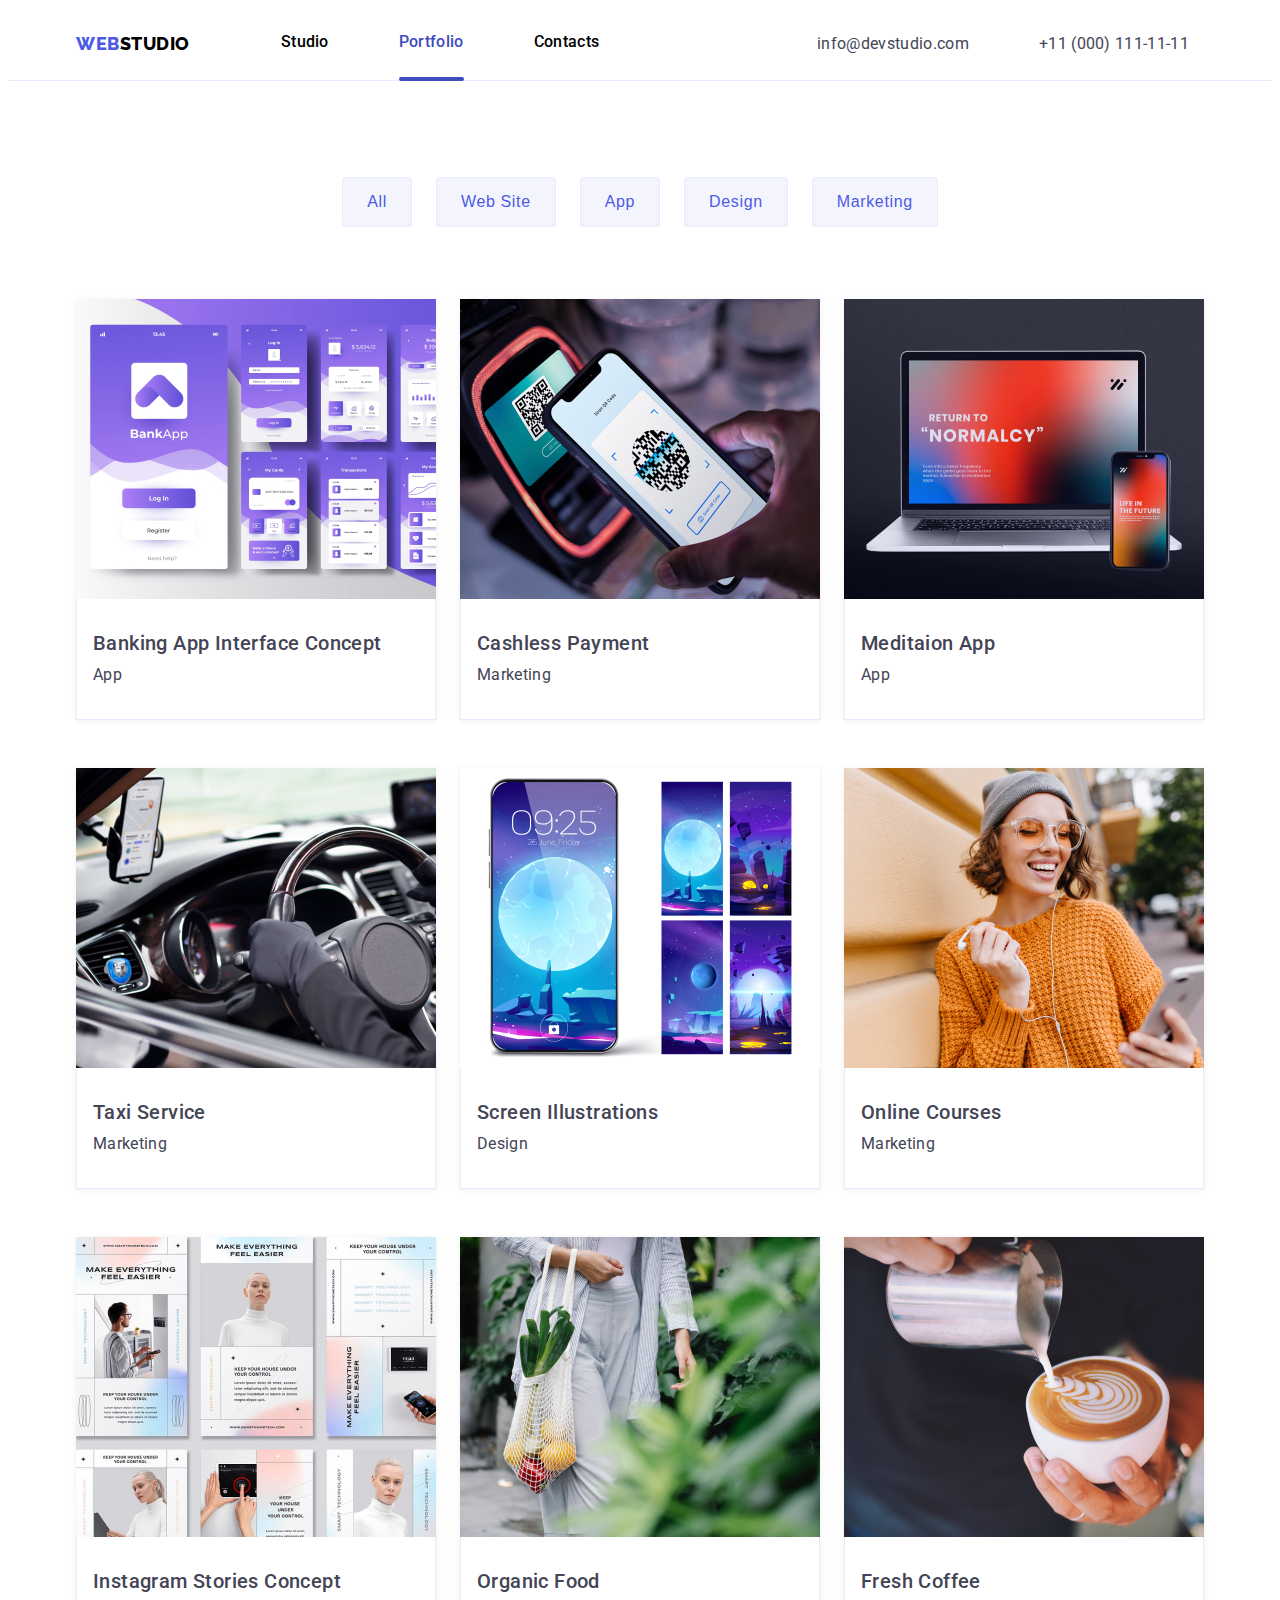
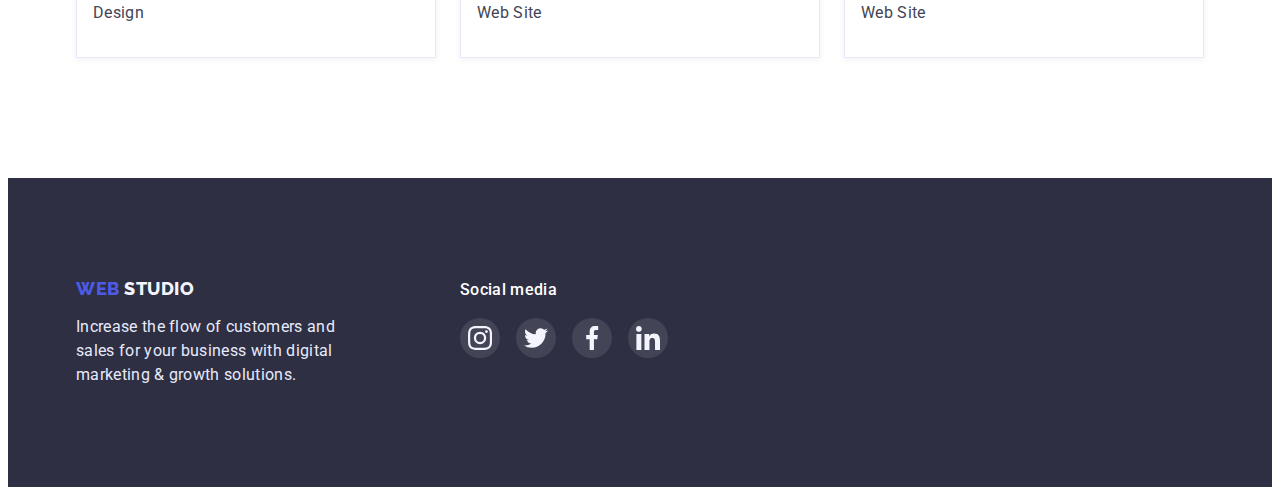
==== portfolio.html @ e22d5a23 "Initial commit" ====
<!DOCTYPE html>
<html lang="en">
  <head>
    <meta charset="UTF-8" />
    <meta http-equiv="X-UA-Compatible" content="IE=edge" />
    <meta name="viewport" content="width=device-width, initial-scale=1.0" />

    <link rel="preconnect" href="https://fonts.googleapis.com" />
    <link rel="preconnect" href="https://fonts.gstatic.com" crossorigin />
    <link
      href="https://fonts.googleapis.com/css2?family=Raleway:wght@800&family=Roboto:wght@400;500;700;900&display=swap"
      rel="stylesheet"
    />

    <link
      rel="stylesheet"
      href="https://cdnjs.cloudflare.com/ajax/libs/modern-normalize/1.1.0/modern-normalize.min.css"
      integrity="sha512-wpPYUAdjBVSE4KJnH1VR1HeZfpl1ub8YT/NKx4PuQ5NmX2tKuGu6U/JRp5y+Y8XG2tV+wKQpNHVUX03MfMFn9Q=="
      crossorigin="anonymous"
      referrerpolicy="no-referrer"
    />

    <link rel="stylesheet" href="css/style.css" />

    <title>Portfolio</title>
  </head>
  <body>
    <header class="header">
      <div class="conteiner header-conteiner">
        <nav class="header-navig">
          <!--logo-->
          <a class="header-logo link" href="./index.html">
            <span class="logo-web">Web</span>Studio</a
          >
          <!--navigazia-->
          <ul class="header-list list">
            <li class="header-item">
              <a class="header-link link" href="./index.html">Studio</a>
            </li>
            <li class="header-item">
              <a class="header-link link current" href="./portfolio.html"
                >Portfolio</a
              >
            </li>
            <li class="header-item">
              <a class="header-link link" href="">Contacts</a>
            </li>
          </ul>
        </nav>
        <!--Contacts-->
        <address class="addres">
          <ul class="addres-list list">
            <li class="addres-item">
              <a class="addres-email link" href="mailto:info@devstudio.com"
                >info@devstudio.com</a
              >
            </li>
            <li class="addres-item">
              <a class="addres-number link" href="tel:+110001111111"
                >+11 (000) 111-11-11</a
              >
            </li>
          </ul>
        </address>
      </div>
    </header>

    <main>
      <!--filtri-->
      <section class="job-section">
        <div class="conteiner job-conteiner">
          <h1 class="visually-hidden">filtri skritij</h1>
          <ul class="job-list list">
            <li class="job-item">
              <button class="job-btn" type="button">All</button>
            </li>
            <li class="job-item">
              <button class="job-btn" type="button">Web Site</button>
            </li>
            <li class="job-item">
              <button class="job-btn" type="button">App</button>
            </li>
            <li class="job-item">
              <button class="job-btn" type="button">Design</button>
            </li>
            <li class="job-item">
              <button class="job-btn" type="button">Marketing</button>
            </li>
          </ul>
          <!--primeri rabot-->
          <ul class="portfolio-list list">
            <li class="portfolio-item">
              <a href="">
                <div class="portfolio-box">
                  <div class="portfolio-hid">
                    <p>
                      14 Stylish and User-Friendly App Design Concepts · Task
                      Manager App · Calorie Tracker App · Exotic Fruit Ecommerce
                      App · Cloud Storage App
                    </p>
                  </div>
                  <img
                    class="portfolio-pictures"
                    src="images/imgp1.jpg"
                    alt="foto"
                    width="360"
                  />
                </div>
                <div class="portfolio-pictures-title">
                  <h2 class="portfolio-title">Banking App Interface Concept</h2>
                  <p class="portfolio-text">App</p>
                </div>
              </a>
            </li>
            <li class="portfolio-item">
              <a href="">
              <div class="portfolio-box">
                <div class="portfolio-hid">
                  <p>
                    14 Stylish and User-Friendly App Design Concepts · Task
                    Manager App · Calorie Tracker App · Exotic Fruit Ecommerce
                    App · Cloud Storage App
                  </p>
                </div>
                <img
                  class="portfolio-pictures"
                  src="images/imgp2.jpg"
                  alt="foto"
                  width="360"
                />
              </div>
              <div class="portfolio-pictures-title">
                <h2 class="portfolio-title">Cashless Payment</h2>
                <p class="portfolio-text">Marketing</p>
              </div>
            </a>
            </li>
            <li class="portfolio-item">
              <a href="">
              <div class="portfolio-box">
                <div class="portfolio-hid">
                  <p>
                    14 Stylish and User-Friendly App Design Concepts · Task
                    Manager App · Calorie Tracker App · Exotic Fruit Ecommerce
                    App · Cloud Storage App
                  </p>
                </div>
                <img
                  class="portfolio-pictures"
                  src="images/imgp3.jpg"
                  alt="foto"
                  width="360"
                />
              </div>
              <div class="portfolio-pictures-title">
                <h2 class="portfolio-title">Meditaion App</h2>
                <p class="portfolio-text">App</p>
              </div>
            </a>
            </li>
            <li class="portfolio-item">
              <a href="">
              <div class="portfolio-box">
                <div class="portfolio-hid">
                  <p>
                    14 Stylish and User-Friendly App Design Concepts · Task
                    Manager App · Calorie Tracker App · Exotic Fruit Ecommerce
                    App · Cloud Storage App
                  </p>
                </div>
                <img
                  class="portfolio-pictures"
                  src="images/imgp4.jpg"
                  alt="foto"
                  width="360"
                />
              </div>
              <div class="portfolio-pictures-title">
                <h2 class="portfolio-title">Taxi Service</h2>
                <p class="portfolio-text">Marketing</p>
              </div>
            </a>
            </li>
            <li class="portfolio-item">
              <a href="">
              <div class="portfolio-box">
                <div class="portfolio-hid">
                  <p>
                    14 Stylish and User-Friendly App Design Concepts · Task
                    Manager App · Calorie Tracker App · Exotic Fruit Ecommerce
                    App · Cloud Storage App
                  </p>
                </div>
                <img
                  class="portfolio-pictures"
                  src="images/imgp5.jpg"
                  alt="foto"
                  width="360"
                />
              </div>
              <div class="portfolio-pictures-title">
                <h2 class="portfolio-title">Screen Illustrations</h2>
                <p class="portfolio-text">Design</p>
              </div>
            </a>
            </li>
            <li class="portfolio-item">
              <a href="">
              <div class="portfolio-box">
                <div class="portfolio-hid">
                  <p>
                    14 Stylish and User-Friendly App Design Concepts · Task
                    Manager App · Calorie Tracker App · Exotic Fruit Ecommerce
                    App · Cloud Storage App
                  </p>
                </div>
                <img
                  class="portfolio-pictures"
                  src="images/imgp6.jpg"
                  alt="foto"
                  width="360"
                />
              </div>
              <div class="portfolio-pictures-title">
                <h2 class="portfolio-title">Online Courses</h2>
                <p class="portfolio-text">Marketing</p>
              </div>
            </a>
            </li>
            <li class="portfolio-item">
              <a href="">
              <div class="portfolio-box">
                <div class="portfolio-hid">
                  <p>
                    14 Stylish and User-Friendly App Design Concepts · Task
                    Manager App · Calorie Tracker App · Exotic Fruit Ecommerce
                    App · Cloud Storage App
                  </p>
                </div>
                <img
                  class="portfolio-pictures"
                  src="images/imgp7.jpg"
                  alt="foto"
                  width="360"
                />
              </div>
              <div class="portfolio-pictures-title">
                <h2 class="portfolio-title">Instagram Stories Concept</h2>
                <p class="portfolio-text">Design</p>
              </div>
            </a>
            </li>
            <li class="portfolio-item">
              <a href="">
              <div class="portfolio-box">
                <div class="portfolio-hid">
                  <p>
                    14 Stylish and User-Friendly App Design Concepts · Task
                    Manager App · Calorie Tracker App · Exotic Fruit Ecommerce
                    App · Cloud Storage App
                  </p>
                </div>
                <img
                  class="portfolio-pictures"
                  src="images/imgp8.jpg"
                  alt="foto"
                  width="360"
                />
              </div>
              <div class="portfolio-pictures-title">
                <h2 class="portfolio-title">Organic Food</h2>
                <p class="portfolio-text">Web Site</p>
              </div>
            </a>
            </li>
            <li class="portfolio-item">
              <a href="">
              <div class="portfolio-box">
                <div class="portfolio-hid">
                  <p>
                    14 Stylish and User-Friendly App Design Concepts · Task
                    Manager App · Calorie Tracker App · Exotic Fruit Ecommerce
                    App · Cloud Storage App
                  </p>
                </div>
                <img
                  class="portfolio-pictures"
                  src="images/imgp9.jpg"
                  alt="foto"
                  width="360"
                />
              </div>
              <div class="portfolio-pictures-title">
                <h2 class="portfolio-title">Fresh Coffee</h2>
                <p class="portfolio-text">Web Site</p>
              </div>
            </a>
            </li>
          </ul>
        </div>
      </section>
    </main>
    <!--footer-->
    <footer class="foter">
      <div class="conteiner foter-conteiner">
        <div class="foter-box">
          <a class="foter-logo link" href="./index.html">
            <span class="logo-web-foter">Web</span> Studio</a
          >
          <p class="foter-text">
            Increase the flow of customers and sales for your business with
            digital marketing & growth solutions.
          </p>
        </div>
        <div>
          <p class="foter-soc-text">Social media</p>
          <ul class="foter-soc-list list">
            <li class="foter-soc-item">
              <a class="foter-soc-link link" href>
                <svg class="foter-soc-icon" width="24" height="24">
                  <use href="./images/symbol-defs.svg#icon-instagram-2-1"></use>
                </svg>
              </a>
            </li>
            <li class="foter-soc-item">
              <a class="foter-soc-link link" href>
                <svg class="foter-soc-icon" width="24" height="24">
                  <use href="./images/symbol-defs.svg#icon-twitter-1-1"></use>
                </svg>
              </a>
            </li>
            <li class="foter-soc-item">
              <a class="foter-soc-link link" href>
                <svg class="foter-soc-icon" width="24" height="24">
                  <use href="./images/symbol-defs.svg#icon-facebook-1-1"></use>
                </svg>
              </a>
            </li>
            <li class="foter-soc-item">
              <a class="foter-soc-link link" href>
                <svg class="foter-soc-icon" width="24" height="24">
                  <use href="./images/symbol-defs.svg#icon-linkedin-1-1"></use>
                </svg>
              </a>
            </li>
          </ul>
        </div>
      </div>
    </footer>
  </body>
</html>
---- css/style.css ----
body {
  font-family: "Roboto", sans-serif;
  background-color: #ffffff;
}
a{
  text-decoration: none;
}
ul {
  margin: 0;
  padding-left: 0;
}
img {
  display: block;
  width: 100%;
  height: auto;
}
*,
::after,
::before {
  box-sizing: border-box;
}
p,
h1,
h2,
h3,
h4,
h5,
h6 {
  margin: 0;
}
.root {
  --navy-blue: #2e2f42;
  --color-iris: #4d5ae5;
}
.link {
  text-decoration: none;
}
.list {
  list-style: none;
  padding: 0;
}

.conteiner {
  width: 100%;
  max-width: 1158px;
  padding: 0 15px;
  margin: 0 auto;
  /* outline: 1px solid red; */
}

.header {
  border-bottom: 1px solid #e7e9fc;
  background: #ffffff;
}

.header-conteiner {
  display: flex;
  text-align: center;
}

.header-navig {
  display: flex;
  align-items: center;
}

.header-logo {
  display: block;
  padding: 24px 0;
  margin-right: 76px;
  font-family: "Raleway", sans-serif;
  font-weight: 800;
  font-size: 18px;
  line-height: 1.33;
  align-items: center;
  letter-spacing: 0.03em;
  text-transform: uppercase;
  color: var(--navy-blue);
}
.logo-web {
  font-family: "Raleway", sans-serif;
  font-weight: 800;
  font-size: 18px;
  line-height: 1.33;
  letter-spacing: 0.03em;
  color: #4d5ae5;
}
.header-list {
  display: flex;
}
.header-link:hover,
.header-link:active,
.header-link:focus,
.header-link.current {
  color: #404bbf;
}
.header-link {
  display: block;
  position: relative;
  padding: 15px 15px;
  font-weight: 500;
  font-size: 16px;
  line-height: 1.5;
  letter-spacing: 0.02em;
  color: var(--navy-blue);
  transition: transform 250ms cubic-bezier(0.4, 0, 0.2, 1);
}
.current {
  position: relative;
}

.header-link.current::after {
  content: "";
  position: relative;
  left: 0;
  bottom: -23px;
  display: block;
  width: 100%;
  height: 4px;
  background-color: #404bbf;
  border-radius: 2px;
  pointer-events: none;
}
.addres {
  display: flex;
  margin-left: auto;
}

.addres-email:hover,
.addres-email:focus,
.addres-email.current {
  color: #404bbf;
}
.addres-email,
.addres-number {
  padding: 15px 15px;
  font-style: normal;
  font-size: 16px;
  line-height: 1.5;
  letter-spacing: 0.02em;
  color: #434455;
  transition: transform 250ms cubic-bezier(0.4, 0, 0.2, 1);
}
.addres-number:hover,
.addres-number:focus,
.addres-number.current {
  color: #404bbf;
}
.addres-list {
  align-items: center;
  display: flex;
}
.addres-list,
.header-list {
  display: flex;
  gap: 40px;
}

.hero-section {
  background-image: linear-gradient(
      rgba(46, 47, 66, 0.7),
      rgba(17, 18, 46, 0.7) 100%
    ),
    url(../images/heroimage.jpg);
  background-repeat: no-repeat;
  background-position: center;
  background-size: cover;
  padding-top: 188px;
  padding-bottom: 188px;
  background-color: #2e2f42;
}
.hero-container {
  display: flex;
  flex-direction: column;
  align-items: center;
  padding: 188px 317px;
}
.hero-title {
  max-width: 496px;
  margin-right: auto;
  margin-left: auto;
  margin-bottom: 48px;
  font-size: 56px;
  line-height: 1.07;
  letter-spacing: 0.02em;
  text-align: center;
  color: #ffffff;
}
.hero-btn:hover,
.header-btn:focus,
.header-btn.current {
  background: #404bbf;
}
.hero-btn {
  padding: 16px 32px;
  display: block;
  margin: 0 auto;
  font-weight: 500;
  font-size: 16px;
  line-height: 1.5;
  align-items: center;
  letter-spacing: 0.04em;
  box-shadow: 0px 4px 4px rgb(0 0 0 / 15%);
  border-radius: 4px;
  border-style: none;
  color: #ffffff;
  background: #4d5ae5;
  cursor: pointer;
  transition: background-color 250ms cubic-bezier(0.4, 0, 0.2, 1);
}
.about-section {
  padding-top: 120px;
  padding-bottom: 120px;
}
.visually-hidden {
  position: absolute;
  white-space: nowrap;
  width: 1px;
  height: 1px;
  overflow: hidden;
  border: 0;
  padding: 0;
  clip: rect(0 0 0 0);
  clip-path: inset(50%);
  margin: -1px;
}
.about-list {
  display: flex;
  gap: 24px;
}
.about-soc {
  background: #f4f4fd;
  border-radius: 4px;
  display: flex;
  align-items: center;
  justify-content: center;
  margin-bottom: 8px;
  padding: 24px 0;
}
.about-icon {
  background-position: center;
  background-repeat: no-repeat;
  border-left: 100px;
  border-top: 24px;
}
.about-subtitle {
  margin-bottom: 8px;
  width: 264px;
  font-weight: 500;
  line-height: 1.2;
  letter-spacing: 0.02em;
  color: var(--navy-blue);
}
.about-text {
  font-size: 16px;
  line-height: 1.5;
  letter-spacing: 0.02em;
  width: 264px;
  color: #434455;
}

.personal-section {
  padding-top: 120px;
  padding-bottom: 120px;
  background: #f4f4fd;
}
.personal-title {
  font-size: 36px;
  line-height: 1.11;
  letter-spacing: 0.02em;
  text-align: center;
  margin-bottom: 72px;
  text-transform: capitalize;
  color: var(--navy-blue);
}
.personal-list {
  justify-content: center;
  display: flex;
  gap: 24px;
}
.personal-pictures-subtitle {
  background: #ffffff;
  box-shadow: 0px 1px 6px rgba(46, 47, 66, 0.08),
    0px 1px 1px rgba(46, 47, 66, 0.16), 0px 2px 1px rgba(46, 47, 66, 0.08);
  border-radius: 0px 0px 4px 4px;
}
.personal-subtitle {
  margin-bottom: 8px;
  padding-top: 32px;
  text-align: center;
  font-weight: 500;
  font-size: 20px;
  line-height: 1.2;
  letter-spacing: 0.02em;
  color: var(--navy-blue);
}
.personal-text {
  padding-bottom: 8px;
  text-align: center;

  font-size: 16px;
  line-height: 1.5;
  letter-spacing: 0.02em;
  color: #434455;
}
.personal-soc-list {
  padding-bottom: 32px;
  display: flex;
  flex-direction: row;
  justify-content: center;
  align-items: center;
  gap: 24px;
}

.personal-soc-item {
  width: 40px;
  height: 40px;
  border-radius: 50%;
  background-color: #4d5ae5;
}
.personal-soc-link {
  width: 100%;
  height: 100%;
  display: flex;
  align-items: center;
  justify-content: center;
}
.personal-soc-link:hover,
.personal-soc-link:focus {
  border-radius: 50%;
  background-color: #404bbf;
}
.personal-soc-icon {
  fill: #f4f4fd;
}
.customer {
  padding-top: 130px;
  padding-bottom: 120px;
}
.conteiner {
}
.customer-title {
  margin-bottom: 72px;
  font-weight: 700;
  font-size: 36px;
  line-height: 1.11;
  text-align: center;
  letter-spacing: 0.02em;
  color: #2e2f42;
}
.customer-list {
  display: flex;
  justify-content: space-between;
  align-items: center;
  gap: 24px;
}
.customer-item {
  width: 168px;
  height: 88px;
  display: flex;
  border: 1px solid #8e8f99;
  border-radius: 4px;
}
.customer-link {
  display: flex;
  justify-content: center;
  align-items: center;
  width: 100%;
  height: 100%;
  color: #8e8f99;
  border-color: 1px solid #8e8f99;
}
.customer-icon {
  fill: currentColor;
}

.customer-item:hover,
.customer-item:focus {
  fill: #404bbf;
  border-color: #404bbf;
}

.customer-link:hover .customer-icon,
.customer-link:focus .customer-icon {
  fill: #404bbf;
}

.foter {
  padding-top: 100px;
  padding-bottom: 100px;
  background: #2e2f42;
}

.foter-conteiner {
  display: flex;
}
.foter-box {
  margin-right: 120px;
}

.foter-logo {
  font-family: "Raleway", sans-serif;
  font-style: normal;
  font-weight: 800;
  font-size: 18px;
  line-height: 1.17;
  align-items: center;
  letter-spacing: 0.03em;
  text-transform: uppercase;
  color: #f4f4fd;
}
.foter-text {
  margin-top: 16px;
  width: 264px;
  font-size: 16px;
  line-height: 1.5;
  letter-spacing: 0.02em;
  color: #e7e9fc;
}
.foter-soc {
  display: flex;
  align-items: center;
}
.foter-soc-list {
  flex-direction: row;
  align-items: flex-start;
  display: flex;
  gap: 16px;
}
.list {
}
.foter-soc-text {
  margin-bottom: 16px;
  font-family: "Roboto";
  font-weight: 500;
  font-size: 16px;
  line-height: 1.5;
  letter-spacing: 0.02em;
  color: #ffffff;
}
.foter-soc-item {
  width: 40px;
  height: 40px;
}
.foter-soc-link {
  width: 100%;
  height: 100%;
  justify-content: center;
  align-items: center;
  border-radius: 50%;
  display: flex;

  background: rgba(255, 255, 255, 0.1);
  transition: background-color 250ms cubic-bezier(0.4, 0, 0.2, 1);
}
.foter-soc-link:hover,
.foter-soc-link:focus {
  border-radius: 50%;
  background-color: #31d0aa;
}
.foter-soc-icon {
  fill: #f4f4fd;
}

.link {
}
.job-btn:hover,
.job-btn:focus,
.job-btn.current {
  background: #404bbf;
  color: #ffffff;
  box-shadow: 0px 3px 1px rgba(0, 0, 0, 0.1), 0px 2px 1px rgba(0, 0, 0, 0.08),
    0px 2px 2px rgba(0, 0, 0, 0.12);
}
.job-section {
  padding-top: 96px;
  padding-bottom: 120px;
}

.job-list {
  background-color: #ffffff;
  margin-bottom: 72px;
  display: flex;
  justify-content: center;
  gap: 24px;
}
.job-btn {
  border: 1px solid #e7e9fc;
  padding: 12px 24px;
  border-radius: 4px;
  font-weight: 500;
  font-size: 16px;
  line-height: 1.5;
  letter-spacing: 0.04em;
  background: #f4f4fd;
  color: #4d5ae5;
  cursor: pointer;
  transition: background-color 250ms cubic-bezier(0.4, 0, 0.2, 1),
    color 250ms cubic-bezier(0.4, 0, 0.2, 1),
    border-color 250ms cubic-bezier(0.4, 0, 0.2, 1),
    box-shadow 250ms cubic-bezier(0.4, 0, 0.2, 1);
}
.work-section {
  padding-bottom: 120px;
  padding-top: 0;
}
.work-title {
  font-size: 36px;
  line-height: 1.11;
  letter-spacing: 0.02em;
  text-align: center;
  margin-bottom: 72px;
  text-transform: capitalize;
  color: var(--navy-blue);
}
.work-list {
  display: flex;
  gap: 24px;
  background: #ffffff;
}
.portfolio-title {
  margin-bottom: 8px;
  font-size: 20px;
  font-weight: 500;
  line-height: 1.2;
  letter-spacing: 0.02em;
  color: var(--navy-blue);
}
.portfolio-text {
  font-size: 16px;
  line-height: 1.5;
  letter-spacing: 0.02em;
  color: #434455;
}
.work-text {
  padding-left: 16px;
  padding-bottom: 32px;

  font-size: 16px;
  line-height: 1.5;
  letter-spacing: 0.02em;
  color: #434455;
}
.portfolio-list {
  display: flex;
  background: #ffffff;
  gap: 24px;
  flex-wrap: wrap;
  row-gap: 48px;
}
.portfolio-item {
  width: 360px;
  cursor: pointer;
  transform: box-shadow 250ms cubic-bezier(0.4, 0, 0.2, 1);
}
.portfolio-item a {
  display: inline-block;

  color: #434455;
  box-shadow: 0px 1px 6px rgba(46, 47, 66, 0.08);
  transition: box-shadow 250ms cubic-bezier(0.4, 0, 0.2, 1);
}
.portfolio-item a:hover,
.portfolio-item a:focus {
  box-shadow: 0px 1px 6px rgba(46, 47, 66, 0.08),
    0px 1px 1px rgba(46, 47, 66, 0.16), 0px 2px 1px rgba(46, 47, 66, 0.08);
}
.portfolio-item:hover .portfolio-hid {
  transform: translateX(0);
}
.portfolio-item:hover,
.portfolio-item:focus {

}
.portfolio-box {
  position: relative;
  overflow: hidden;
}
.portfolio-hid {
  position: absolute;
  content: "";
  top: 0;
  left: 0;
  width: 100%;
  height: 100%;
  background: #4d5ae5;
  transform: translateY(100%);
  transition: transform 250ms cubic-bezier(0.4, 0, 0.2, 1);
}
.portfolio-pictures {
}
.portfolio-hid > p {
  font-weight: 400;
  font-size: 16px;
  line-height: 1.5;
  letter-spacing: 0.02em;
  color: #f4f4fd;
  margin-top: 24px;

  margin-left: auto;
  margin-right: auto;
  width: 296px;
}
/* .portfolio-box:hover,
  .portfolio-box:focus
{
    background: linear-gradient(0deg, rgba(77, 90, 229, 0.1), rgba(77, 90, 229, 0.1));
    background-blend-mode: soft-light, normal;
    mix-blend-mode: normal;
} */
.portfolio-pictures-title {
  box-sizing: border-box;
  padding: 32px 0 32px 16px;
  border-left: 1px solid#e7e9fc;
  border-right: 1px solid #e7e9fc;
  border-bottom: 1px solid #e7e9fc;
}

.work-text {
  padding-left: 16px;
  padding-bottom: 32px;

  font-size: 16px;
  line-height: 1.5;
  letter-spacing: 0.02em;
  color: #434455;
}
.logo-web-foter {
  line-height: 1.17;
  color: #4d5ae5;
}
.backdrop {
  position: fixed;
  width: 100%;
  height: 100%;
  left: 0;
  top: 0;
  background-color: rgba(46, 47, 66, 0.4);
  
  opacity: 1;
  transition: opacity 250ms;
}
.is-hidden {
  
  opacity: 0;
  pointer-events: none;
}
.is-hidden .modal {
  transform: translate(-50%, -50%) scale(0);
}
.modal {
  position: absolute;
  width: 408px;
  height: 576px;
  left: 50%;
  top: 50%;
  transform: translate(-50%, -50%);
  opacity: 1;
  background: #fcfcfc;
  box-shadow: 0px 1px 1px rgb(0 0 0 / 14%), 0px 1px 3px rgb(0 0 0 / 12%),
    0px 2px 1px rgb(0 0 0 / 20%);
  border-radius: 4px;
  transition: transform 250ms cubic-bezier(0.4, 0, 0.2, 1) 50ms;
}
.btn-close {
  position: absolute;
  display: flex;
  align-items: center;
  justify-content: center;
  width: 24px;
  height: 24px;
  top: 24px;
  left: 360px;
  cursor: pointer;
  padding: 0px;
  background: rgb(231, 233, 252);
  border-width: 1px;
  border-style: solid;
  border-color: rgba(0, 0, 0, 0.1);
  border-image: initial;
  border-radius: 50%;
  transition: background-color 250ms cubic-bezier(0.4, 0, 0.2, 1),
    background-image 250ms cubic-bezier(0.4, 0, 0.2, 1);
    
}
.btn-close-icon {
  
}
.btn-close:hover,
.btn-close:focus {
  background: #404bbf;
  fill: #ffffff;
}
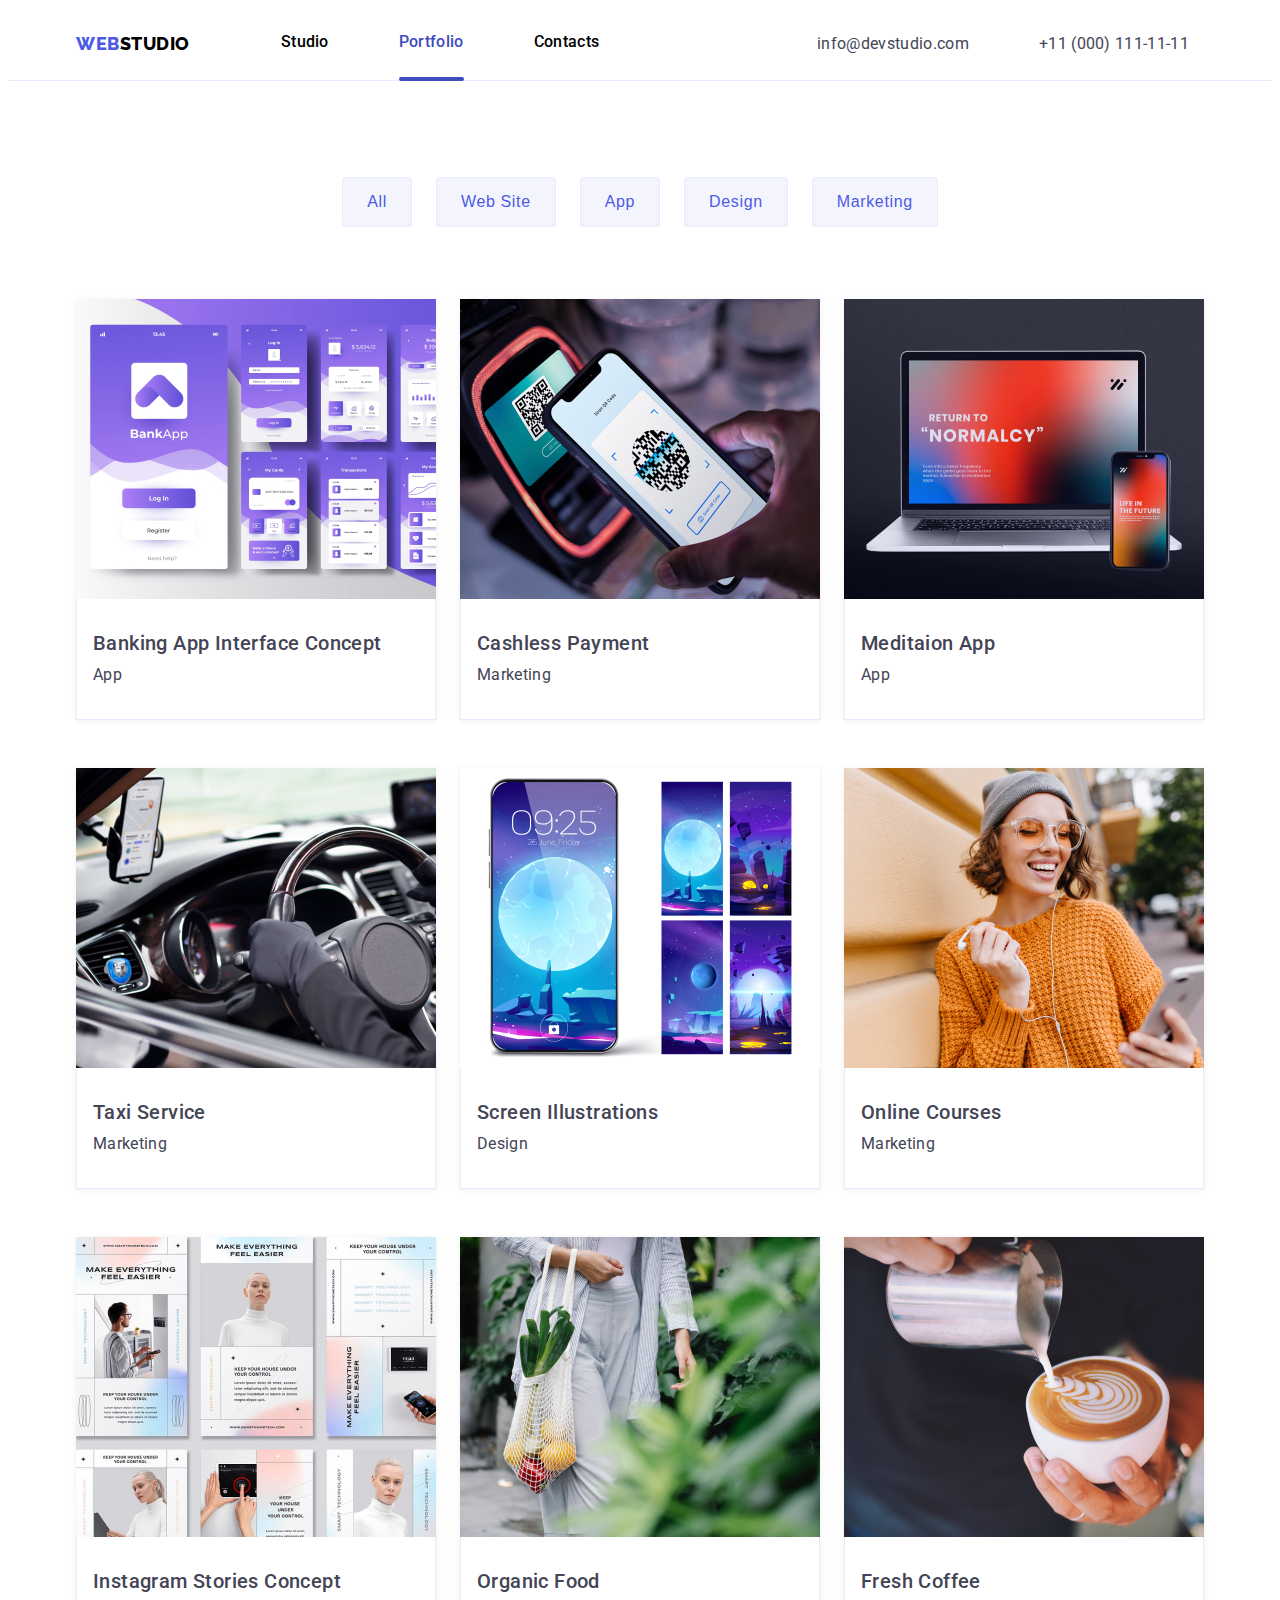
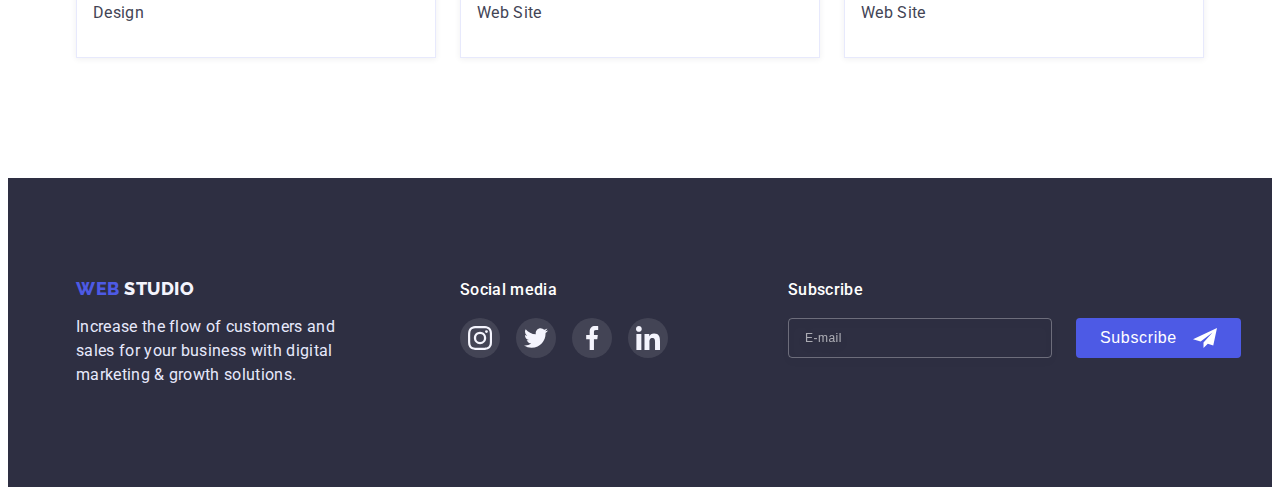
==== commit 8a8308c8: "Update portfolio.html" ====
--- a/portfolio.html
+++ b/portfolio.html
@@ -312,7 +312,7 @@
             digital marketing & growth solutions.
           </p>
         </div>
-        <div>
+        <div class="foter-box">
           <p class="foter-soc-text">Social media</p>
           <ul class="foter-soc-list list">
             <li class="foter-soc-item">
@@ -345,6 +345,15 @@
             </li>
           </ul>
         </div>
+        <div class="foter-box">
+          <form class="subscribe-form" action="">
+            <p class="call-to-action">Subscribe</p>
+            <div class="subscribe-form-elements-container">
+              <input type="email" name="email" placeholder="E-mail" />
+              <button class="subscribe-btn" type="submit">Subscribe</button>
+            </div>
+          </form>
+        </div>
       </div>
     </footer>
   </body>
--- a/css/style.css
+++ b/css/style.css
@@ -2,7 +2,7 @@
   font-family: "Roboto", sans-serif;
   background-color: #ffffff;
 }
-a{
+a {
   text-decoration: none;
 }
 ul {
@@ -187,10 +187,14 @@
 }
 .hero-btn:hover,
 .header-btn:focus,
-.header-btn.current {
+.header-btn:active,
+.contacts-form-send-btn:hover,
+.contacts-form-send-btn:focus,
+.contacts-form-send-btn:active {
   background: #404bbf;
 }
-.hero-btn {
+.hero-btn,
+.contacts-form-send-btn {
   padding: 16px 32px;
   display: block;
   margin: 0 auto;
@@ -336,8 +340,6 @@
   padding-top: 130px;
   padding-bottom: 120px;
 }
-.conteiner {
-}
 .customer-title {
   margin-bottom: 72px;
   font-weight: 700;
@@ -426,9 +428,9 @@
   display: flex;
   gap: 16px;
 }
-.list {
-}
-.foter-soc-text {
+
+.foter-soc-text,
+.call-to-action {
   margin-bottom: 16px;
   font-family: "Roboto";
   font-weight: 500;
@@ -459,9 +461,6 @@
 }
 .foter-soc-icon {
   fill: #f4f4fd;
-}
-
-.link {
 }
 .job-btn:hover,
 .job-btn:focus,
@@ -567,10 +566,7 @@
 .portfolio-item:hover .portfolio-hid {
   transform: translateX(0);
 }
-.portfolio-item:hover,
-.portfolio-item:focus {
-
-}
+
 .portfolio-box {
   position: relative;
   overflow: hidden;
@@ -585,8 +581,6 @@
   background: #4d5ae5;
   transform: translateY(100%);
   transition: transform 250ms cubic-bezier(0.4, 0, 0.2, 1);
-}
-.portfolio-pictures {
 }
 .portfolio-hid > p {
   font-weight: 400;
@@ -628,19 +622,72 @@
   line-height: 1.17;
   color: #4d5ae5;
 }
-.backdrop {
+
+
+
+.subscribe-form-elements-container {
+  display: flex;
+}
+.subscribe-form [type='email'] {
+  min-width: 264px;
+  margin-right: 24px;
+  padding: 7px 16px;
+  color: #ffffff;
+  font-size: 12px;
+  line-height: 2;
+  letter-spacing: 0.04em;
+  background-color: transparent;
+  border: 1px solid rgba(255, 255, 255, 0.3);
+  filter: drop-shadow(0px 4px 4px rgba(0, 0, 0, 0.15));
+  border-radius: 4px;
+}
+
+.subscribe-form [type='email']::placeholder {
+  color: rgba(255, 255, 255, 0.6);
+}
+
+.subscribe-btn {
+  padding: 8px 24px;
+  font-weight: 500;
+  font-size: 16px;
+  line-height: 1.5;
+  letter-spacing: 0.04em;
+  color: #ffffff;
+  background-color: #4d5ae5;
+  border: 0;
+  cursor: pointer;
+  border-radius: 4px;
+  display: flex;
+  align-items: center;
+  gap: 16px;
+  transition: background-color 250ms cubic-bezier(0.4, 0, 0.2, 1);
+}
+
+.subscribe-btn:hover {
+  background-color: #404bbf;
+}
+.subscribe-btn:after {
+  content: '';
+  display: inline-block;
+  width: 24px;
+  height: 24px;
+  background-image: url("data:image/svg+xml;charset=utf8,%3Csvg width='24' height='24' viewBox='0 0 24 24' fill='none' xmlns='http://www.w3.org/2000/svg'%3E%3Cpath d='M24 2L0 13.25L7.66994 15.6172L19.5 6.375L10.5017 16.4913L10.509 16.4936L10.5 16.4913V22L14.8013 17.8183L20.2501 19.5L24 2Z' fill='white'/%3E%3C/svg%3E");
+}
+
+
+
+.overlay {
   position: fixed;
-  width: 100%;
-  height: 100%;
+  width: 100vw;
+  height: 100vh;
   left: 0;
   top: 0;
   background-color: rgba(46, 47, 66, 0.4);
-  
+  transition: opacity 250ms cubic-bezier(0.4, 0, 0.2, 1);
   opacity: 1;
-  transition: opacity 250ms;
 }
 .is-hidden {
-  
+  visibility: hidden;
   opacity: 0;
   pointer-events: none;
 }
@@ -650,15 +697,20 @@
 .modal {
   position: absolute;
   width: 408px;
-  height: 576px;
+  padding: 72px 24px 24px 24px;
+  min-height: 86px;
   left: 50%;
   top: 50%;
-  transform: translate(-50%, -50%);
-  opacity: 1;
-  background: #fcfcfc;
-  box-shadow: 0px 1px 1px rgb(0 0 0 / 14%), 0px 1px 3px rgb(0 0 0 / 12%),
-    0px 2px 1px rgb(0 0 0 / 20%);
+  font-size: 12px;
+  line-height: 1.33;
+  letter-spacing: 0.04em;
+  color: #8e8f99;
+  background-color:  #fcfcfc;
+  box-shadow: 0px 1px 1px rgba(0, 0, 0, 0.14),
+   0px 1px 3px rgba(0, 0, 0, 0.12),
+    0px 2px 1px rgba(0, 0, 0, 0.2);
   border-radius: 4px;
+  transform: translate(-50%, -50%) scale(100%);
   transition: transform 250ms cubic-bezier(0.4, 0, 0.2, 1) 50ms;
 }
 .btn-close {
@@ -680,13 +732,112 @@
   border-radius: 50%;
   transition: background-color 250ms cubic-bezier(0.4, 0, 0.2, 1),
     background-image 250ms cubic-bezier(0.4, 0, 0.2, 1);
-    
-}
-.btn-close-icon {
-  
 }
 .btn-close:hover,
 .btn-close:focus {
   background: #404bbf;
   fill: #ffffff;
 }
+
+.contacts-form {
+  display: flex;
+  flex-direction: column;
+  justify-content: center;
+}
+.contacts-form b {
+  margin-bottom: 14px;
+  font-size: 16px;
+  line-height: 24px;
+  font-weight: 500;
+  color: #2e2f42;
+  text-align: center;
+}
+
+.contacts-form .input-field {
+  margin-bottom: 8px;
+}
+.contacts-form label:not(.accept-checkbox-field) {
+  display: inline-block;
+  margin-bottom: 4px;
+}
+
+.contacts-form input:not([type="checkbox"]),
+.contacts-form textarea {
+  width: 100%;
+  padding: 11px 16px 11px 37px;
+  color: #2e2f42;
+  border: 1px solid rgba(33, 33, 33, 0.2);
+  border-radius: 4px;
+  transition: border-color 250ms cubic-bezier(0.4, 0, 0.2, 1)                  ;
+}
+
+.contacts-form textarea {
+  min-height: 120px;
+  margin-bottom: 16px;
+  padding: 8px 16px;
+  resize: none;
+}
+
+.contacts-form textarea::placeholder {
+  color: rgba(117, 117, 117, 0.5);
+}
+
+.contacts-form input:hover,
+.contacts-form input:focus,
+.contacts-form textarea:hover,
+.contacts-form textarea:focus {
+  outline: none;
+  border-color: #4d5ae5;
+}
+.contacts-form input:not(.privacy-policy-checkbox):hover + svg,
+.contacts-form input:not(.privacy-policy-checkbox):focus + svg {
+  fill: #4d5ae5;
+}
+.contacts-form .input-wrapper {
+  position: relative;
+}
+
+.input-field svg {
+  display: block;
+  position: absolute;
+  top: 50%;
+  left: 16px;
+  transform: translate(0, -50%);
+  fill: #2e2f42;
+  transition: fill 250ms cubic-bezier(0.4, 0, 0.2, 1);
+  pointer-events: none;
+}
+
+.accept-checkbox-field {
+  display: flex;
+  align-items: center;
+  margin-bottom: 24px;
+  color: #757575;
+}
+.accept-checkbox-field svg {
+  margin-right: 8px;
+  border: 1.25px solid #2e2f42;
+  border-radius: 2px;
+  fill:transparent;
+  transition: border-color 250ms cubic-bezier(0.4, 0, 0.2, 1);
+}
+.privacy-policy-checkbox:checked + svg {
+  border-color: #404bbf;
+  fill: #404bbf;
+}
+.privacy-policy {
+  color: #4d5ae5;
+  text-decoration: underline;
+}
+.contacts-form-button-field {
+  text-align: center;
+}
+.contacts-form-send-btn {
+  min-width: 169px;
+  font-weight: 500;
+  font-size: 16px;
+  line-height: 1.5;
+  letter-spacing: 0.04em;
+}
+
+
